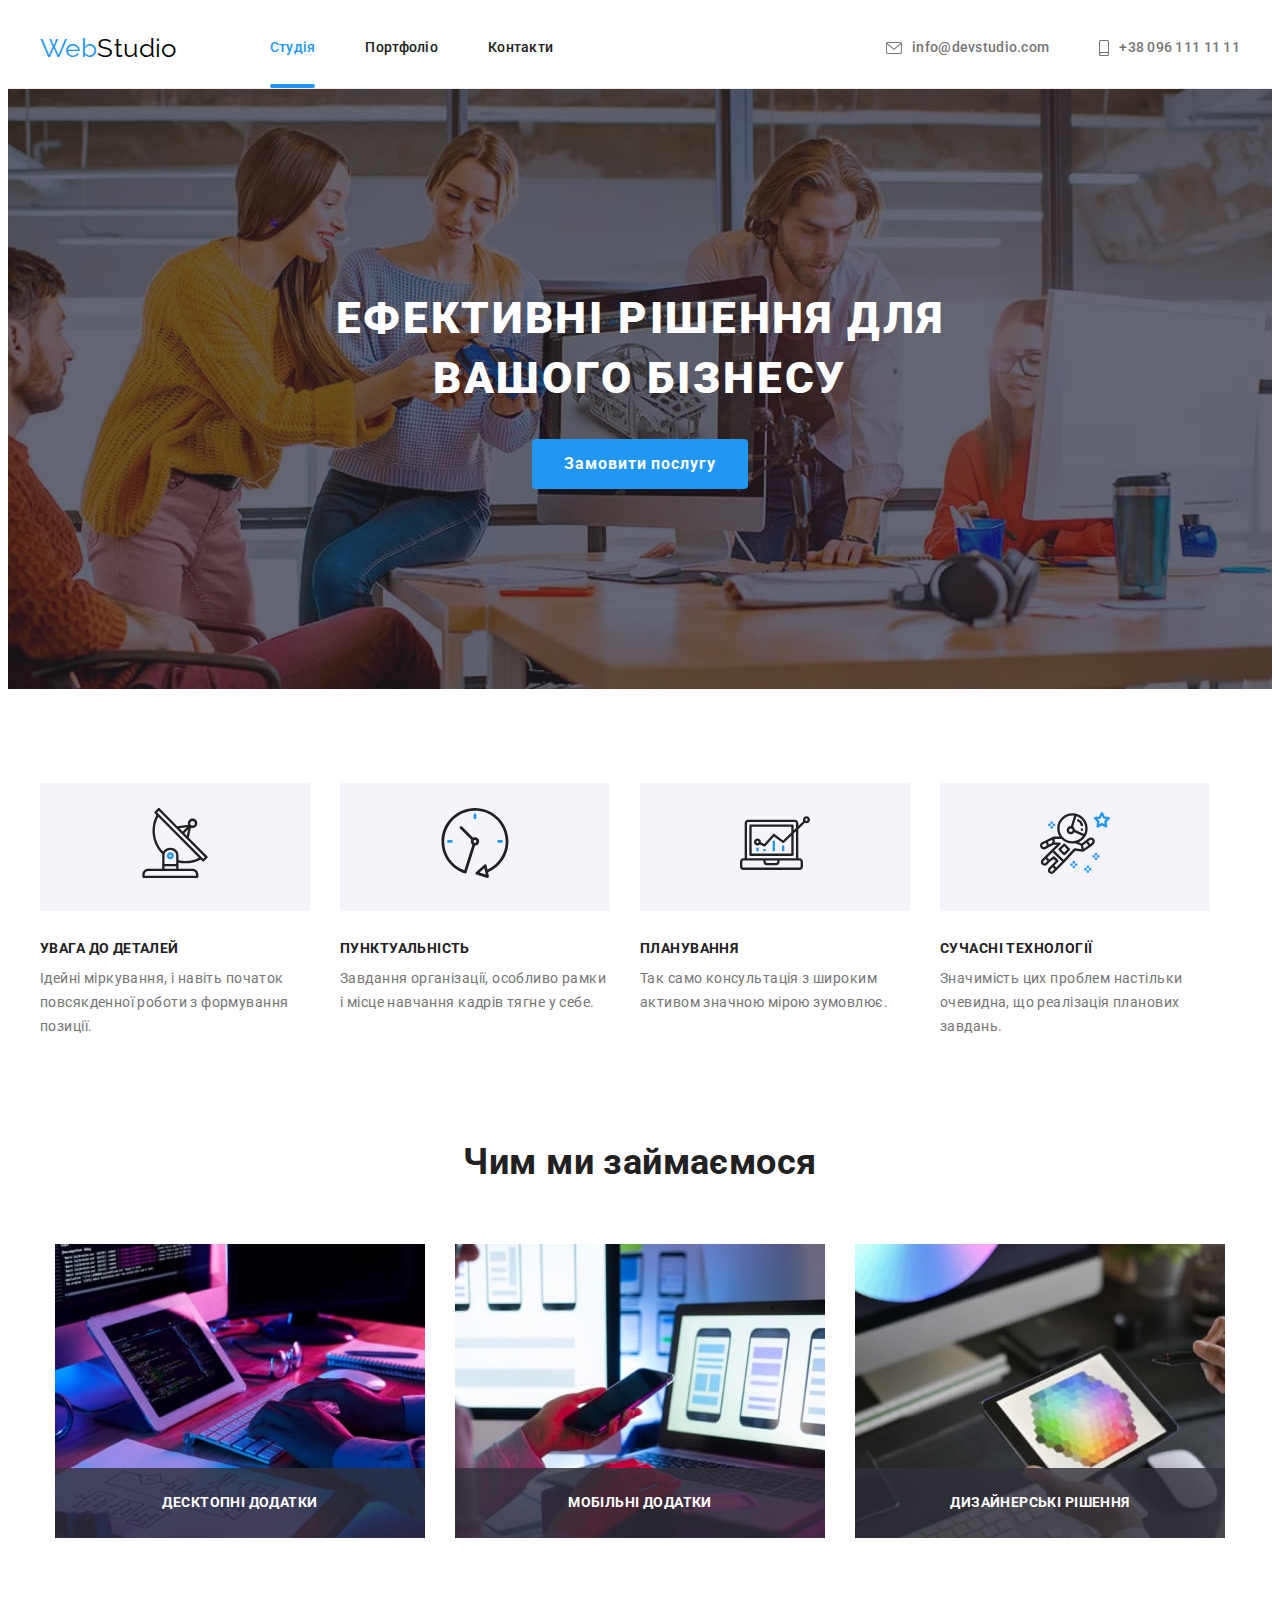
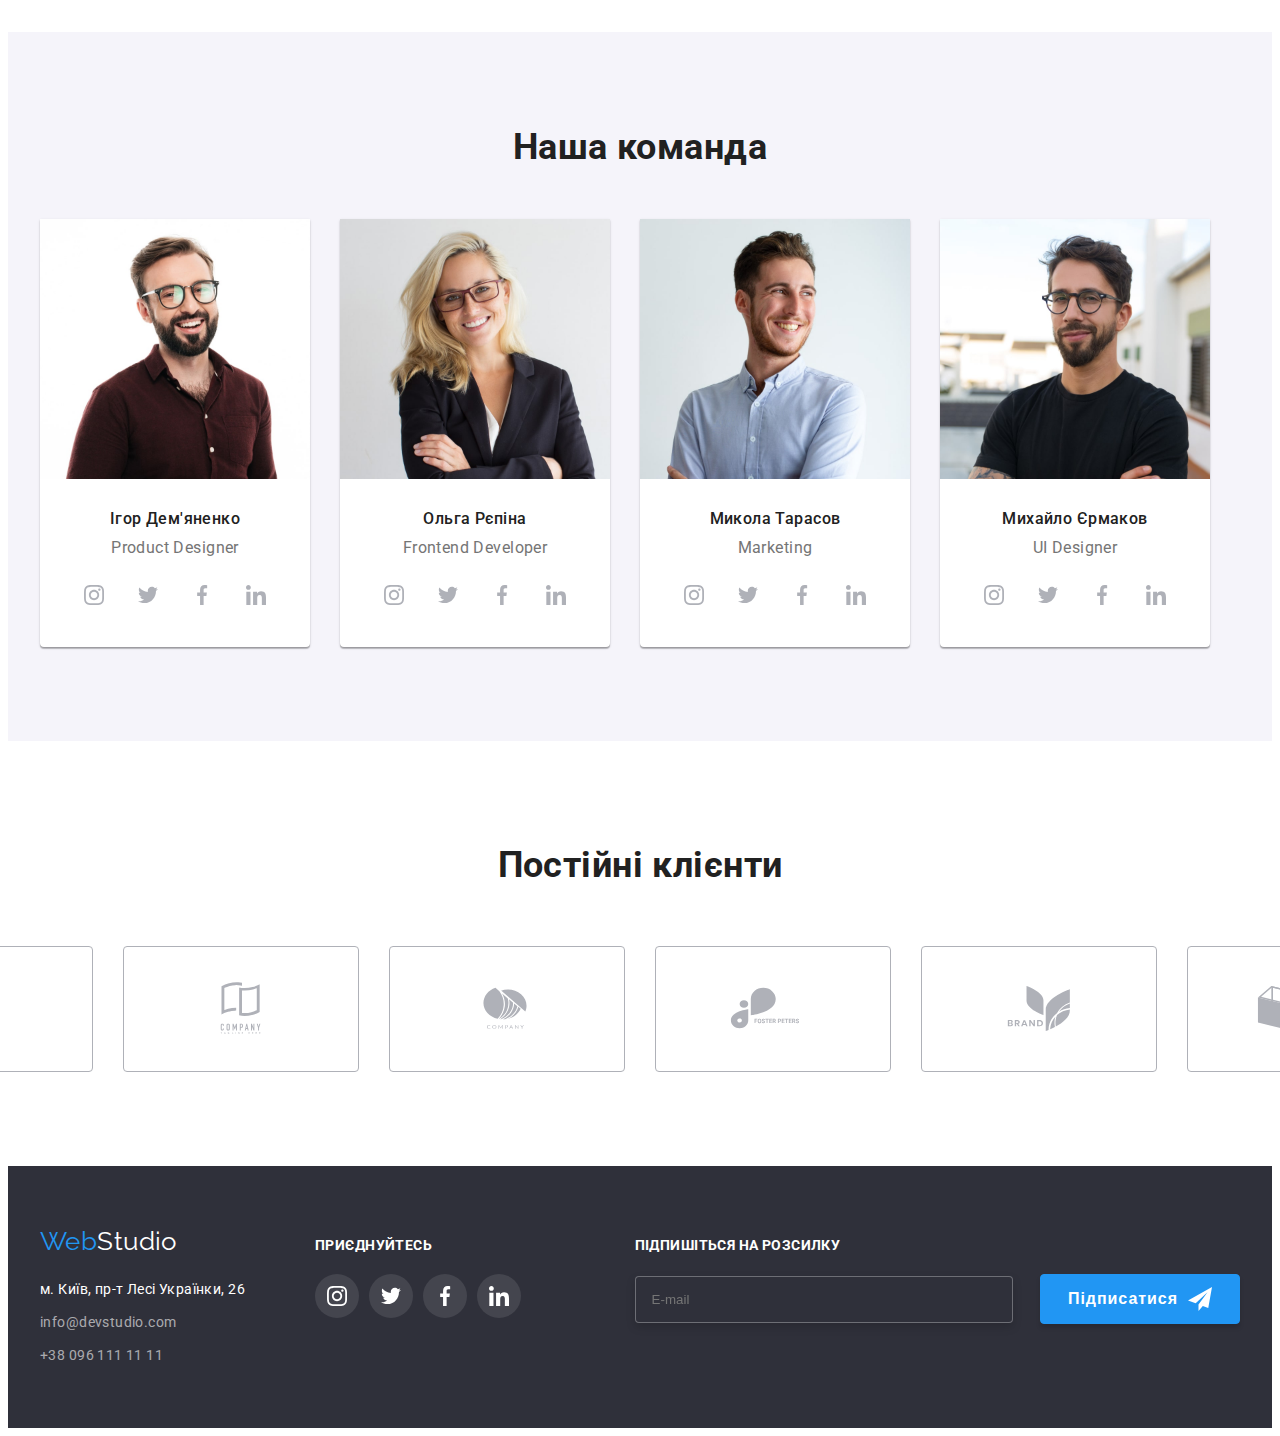
==== index.html @ bec2134c "стилізація форм" ====
<!DOCTYPE html>
<html lang="uk">
<head>
  <meta charset="UTF-8">
  <meta http-equiv="X-UA-Compatible" content="IE=edge">
  <meta name="viewport" content="width=device-width, initial-scale=1.0">
  <title>WebStudio</title>
  <!-- шрифти -->
  <link rel="stylesheet" href="https://fonts.googleapis.com/css2?family=Raleway:wght@700&family=Roboto:wght@400;500;700;900&display=swap">
<!-- нормалізатор -->
<link rel="stylesheet" href="https://cdnjs.cloudflare.com/ajax/libs/modern-normalize/1.1.0/modern-normalize.min.css" integrity="sha512-wpPYUAdjBVSE4KJnH1VR1HeZfpl1ub8YT/NKx4PuQ5NmX2tKuGu6U/JRp5y+Y8XG2tV+wKQpNHVUX03MfMFn9Q==" crossorigin="anonymous" referrerpolicy="no-referrer" />
  <!-- стилі -->
<link rel="stylesheet" href="./css/styles.css" />
</head>
<body>
  <!-- Шапка сайту -->
    <header class="line">
      <div class="container header">
        <a href="" lang="en" class="logo">Web<span class="logo-header">Studio</span></a>
      <nav> 
        <ul class="site-nav list">
          <li class="item"><a class="link current" href="./index.html" >Студія</a></li>
          <li class="item"><a class="link" href="./portfolio.html">Портфоліо</a></li>
          <li class="item"><a class="link " href="">Контакти</a></li>
        </ul>
      </nav>
      <ul class="contacts list">
        <li class="contact"><a class="link-contact" href="mailto:info@devstudio.com">
          <svg class="envelopep" width="16" height="12">
          <use href="./images/icons.svg#icon-envelopep"></use>
        </svg> info@devstudio.com</a></li>
        <li class="contact"> <a class="link-contact" href="tel:+380961111111">
          <svg class="smartphone" width="10" height="16">
          <use href="./images/icons.svg#icon-smartphone"></use>
        </svg>+38 096 111 11 11</a>
        </li>
      </ul>
      </div>   
  </header>
  <main>
    <!--герой-->
    <section class="hero">
      <div class="container">
      <h1 class="hero-title">Ефективні рішення для вашого бізнесу</h1>
      <button data-modal-open class="hero-button" type="button">Замовити послугу</button>
    </div>
    </section>
    <!--переваги-->
    <section class="section">
      <div class="container">
      <h2 class="visually-hidden">Переваги</h2>
      <ul class="benefits list">
        <li class="benefits-list">
          <div class="benefits-icon">
            <svg class="icon-antenna" width="70" height="70">
              <use href="./images/icons.svg#icon-antenna"></use>
            </svg>
          </div>
          <h3 class="title">УВАГА ДО ДЕТАЛЕЙ</h3>
          <p class="text">Ідейні міркування, і навіть початок повсякденної роботи з формування позиції.</p>
        </li>
        <li class="benefits-list">
          <div class="benefits-icon">
            <svg class="icon-clock" width="70" height="70">
              <use href="./images/icons.svg#icon-clock"></use>
            </svg>
          </div>
          <h3 class="title">ПУНКТУАЛЬНІСТЬ</h3>
          <p class="text">Завдання організації, особливо рамки і місце навчання кадрів тягне у себе.</p>
        </li>
        <li class="benefits-list">
          <div class="benefits-icon">
            <svg class="icon-diagram" width="70" height="70">
              <use href="./images/icons.svg#icon-diagram"></use>
            </svg>
          </div>
          <h3 class="title">ПЛАНУВАННЯ</h3>
          <p class="text">Так само консультація з широким активом значною мірою зумовлює.</p>
        </li>
        <li class="benefits-list">
          <div class="benefits-icon">
            <svg class="icon-astronaut" width="70" height="70">
              <use href="./images/icons.svg#icon-astronaut"></use>
            </svg>
          </div>
          <h3 class="title">СУЧАСНІ ТЕХНОЛОГІЇ</h3>
          <p class="text">Значимість цих проблем настільки очевидна, що реалізація планових завдань.</p>
        </li>
      </ul>
    </div>
    </section>
    <!--чим займаємось-->
    <section class="section no-padding">
      <div class="container">
        </div>
      <h2 class="section-title">Чим ми займаємося</h2>
      <ul class="work-list list">
        <li class="work">
          <div class="activity-thumb">
            <img  src="./images/work1.jpg" alt="робота1" width="370" height="294">
            <div class="activity-meta">
              <p class="activity-name">Десктопні додатки</p>
            </div>
          </div> 
        </li> 
        <li class="work">
          <div class="activity-thumb">
            <img  src="./images/work2.jpg" alt="робота2" width="370" height="294">
            <div class="activity-meta">
              <p class="activity-name">Мобільні додатки</p>
            </div>
          </div>
        </li>
        <li class="work">
          <div class="activity-thumb">
            <img  src="./images/work3.jpg" alt="робота3" width="370" height="294">
            <div class="activity-meta">
              <p class="activity-name">Дизайнерські рішення</p>
            </div>
          </div>
        </li>
      </ul>
    </div>
    </section>
    <!--співробітники-->
    <section class="section team">
      <div class="container">
      <h2 class="section-title">Наша команда</h2>
      <ul class="workers list">
        <li class="workers-job">
          <img  src="./images/worker1.jpg" alt="Ігор Дем'яненко" width="270" height="260">
          <div class="worker">
          <h3 class="title">Ігор Дем'яненко</h3>
          <p class="text" lang="en">Product Designer</p>
          <ul class="socials list">
            <li class="socials-item">
              <a
                class="socials-link link"
                href="https://instagram.com"
                target="_blank"
                rel="noopener noreferrer"
                aria-label="instagram icon"
              >
                <svg class="socials-icon" width="20" height="20">
                  <use href="./images/icons.svg#icon-instagram"></use>
                </svg>
              </a>
            </li>
            <li class="socials-item">
              <a
                class="socials-link link"
                href="https://twitter.com"
                aria-label="Twitter icon"
                target="_blank"
                rel="noopener noreferrer"
              >
                <svg class="socials-icon" width="20" height="20">
                  <use href="./images/icons.svg#icon-twitter"></use>
                </svg>
              </a>
            </li>
            <li class="socials-item">
              <a
                class="socials-link link"
                href="https://facebook.com"
                aria-label="Facebook icon"
                target="_blank"
                rel="noopener noreferrer"
              >
                <svg class="socials-icon" width="20" height="20">
                  <use href="./images/icons.svg#icon-facebook"></use>
                </svg>
              </a>
            </li>
            <li class="socials-item">
              <a
                class="socials-link link"
                href="https://linkedin.com"
                aria-label="LinkedIn icon"
                target="_blank"
                rel="noopener noreferrer"
              >
                <svg class="socials-icon" width="20" height="20">
                  <use href="./images/icons.svg#icon-linkedin"></use>
                </svg>
              </a>
            </li>
          </ul>
          </div>
        </li>
        <li class="workers-job">
          <img  src="./images/worker2.jpg" alt="Ольга Рєпіна" width="270" height="260">
          <div class="worker">
          <h3 class="title">Ольга Рєпіна</h3>
          <p class="text" lang="en">Frontend Developer</p>
          <ul class="socials list">
            <li class="socials-item">
              <a
                class="socials-link link"
                href="https://instagram.com"
                target="_blank"
                rel="noopener noreferrer"
                aria-label="instagram icon"
              >
                <svg class="socials-icon" width="20" height="20">
                  <use href="./images/icons.svg#icon-instagram"></use>
                </svg>
              </a>
            </li>
            <li class="socials-item">
              <a
                class="socials-link link"
                href="https://twitter.com"
                aria-label="Twitter icon"
                target="_blank"
                rel="noopener noreferrer"
              >
                <svg class="socials-icon" width="20" height="20">
                  <use href="./images/icons.svg#icon-twitter"></use>
                </svg>
              </a>
            </li>
            <li class="socials-item">
              <a
                class="socials-link link"
                href="https://facebook.com"
                aria-label="Facebook icon"
                target="_blank"
                rel="noopener noreferrer"
              >
                <svg class="socials-icon" width="20" height="20">
                  <use href="./images/icons.svg#icon-facebook"></use>
                </svg>
              </a>
            </li>
            <li class="socials-item">
              <a
                class="socials-link link"
                href="https://linkedin.com"
                aria-label="LinkedIn icon"
                target="_blank"
                rel="noopener noreferrer"
              >
                <svg class="socials-icon" width="20" height="20">
                  <use href="./images/icons.svg#icon-linkedin"></use>
                </svg>
              </a>
            </li>
          </ul>
        </div>
        </li>
        <li class="workers-job">
          <img  src="./images/worker3.jpg" alt="Микола Тарасов" width="270" height="260">
          <div class="worker">
          <h3 class="title">Микола Тарасов</h3>
          <p class="text" lang="en">Marketing</p>
          <ul class="socials list">
            <li class="socials-item">
              <a
                class="socials-link link"
                href="https://instagram.com"
                target="_blank"
                rel="noopener noreferrer"
                aria-label="instagram icon"
              >
                <svg class="socials-icon" width="20" height="20">
                  <use href="./images/icons.svg#icon-instagram"></use>
                </svg>
              </a>
            </li>
            <li class="socials-item">
              <a
                class="socials-link link"
                href="https://twitter.com"
                aria-label="Twitter icon"
                target="_blank"
                rel="noopener noreferrer"
              >
                <svg class="socials-icon" width="20" height="20">
                  <use href="./images/icons.svg#icon-twitter"></use>
                </svg>
              </a>
            </li>
            <li class="socials-item">
              <a
                class="socials-link link"
                href="https://facebook.com"
                aria-label="Facebook icon"
                target="_blank"
                rel="noopener noreferrer"
              >
                <svg class="socials-icon" width="20" height="20">
                  <use href="./images/icons.svg#icon-facebook"></use>
                </svg>
              </a>
            </li>
            <li class="socials-item">
              <a
                class="socials-link link"
                href="https://linkedin.com"
                aria-label="LinkedIn icon"
                target="_blank"
                rel="noopener noreferrer"
              >
                <svg class="socials-icon" width="20" height="20">
                  <use href="./images/icons.svg#icon-linkedin"></use>
                </svg>
              </a>
            </li>
          </ul>
        </div>
        </li>
        <li class="workers-job">
          <img  src="./images/worker4.jpg" alt="Михайло Єрмаков" width="270" height="260">
          <div class="worker">
          <h3 class="title">Михайло Єрмаков</h3>
          <p class="text" lang="en">UI Designer</p>
          <ul class="socials list">
            <li class="socials-item">
              <a
                class="socials-link link"
                href="https://instagram.com"
                target="_blank"
                rel="noopener noreferrer"
                aria-label="instagram icon"
              >
                <svg class="socials-icon" width="20" height="20">
                  <use href="./images/icons.svg#icon-instagram"></use>
                </svg>
              </a>
            </li>
            <li class="socials-item">
              <a
                class="socials-link link"
                href="https://twitter.com"
                aria-label="Twitter icon"
                target="_blank"
                rel="noopener noreferrer"
              >
                <svg class="socials-icon" width="20" height="20">
                  <use href="./images/icons.svg#icon-twitter"></use>
                </svg>
              </a>
            </li>
            <li class="socials-item">
              <a
                class="socials-link link"
                href="https://facebook.com"
                aria-label="Facebook icon"
                target="_blank"
                rel="noopener noreferrer"
              >
                <svg class="socials-icon" width="20" height="20">
                  <use href="./images/icons.svg#icon-facebook"></use>
                </svg>
              </a>
            </li>
            <li class="socials-item">
              <a
                class="socials-link link"
                href="https://linkedin.com"
                aria-label="LinkedIn icon"
                target="_blank"
                rel="noopener noreferrer"
              >
                <svg class="socials-icon" width="20" height="20">
                  <use href="./images/icons.svg#icon-linkedin"></use>
                </svg>
              </a>
            </li>
          </ul>
        </div>
        </li>
      </ul>
    </div>
    </section>
    <!-- клієнти -->
    <section class="section">
      <div class="container">
        <h2 class="section-title">Постійні клієнти</h2> 
        <ul class="clients list">
          <li class="clients-logo">
            <a class="client link"
                href=""
                target="_blank"
                rel="noopener noreferrer" >
                <svg class="client-icon" width="106" height="60">
                  <use href="./images/icons.svg#icon-logo1"></use>
                </svg></a></li>
          <li class="clients-logo">
            <a class="client link"
                href=""
                target="_blank"
                rel="noopener noreferrer" >
                <svg class="client-icon" width="106" height="60">
                  <use href="./images/icons.svg#icon-logo2"></use>
                </svg></a></li>
          <li class="clients-logo">
            <a class="client link"
                href=""
                target="_blank"
                rel="noopener noreferrer" >
                <svg class="client-icon" width="106" height="60">
                  <use href="./images/icons.svg#icon-logo3"></use>
                </svg></a></li>
          <li class="clients-logo">
            <a class="client link"
                href=""
                target="_blank"
                rel="noopener noreferrer" >
                <svg class="client-icon" width="106" height="60">
                  <use href="./images/icons.svg#icon-logo4"></use>
                </svg></a></li>
          <li class="clients-logo">
            <a class="client link"
                href=""
                target="_blank"
                rel="noopener noreferrer">
                <svg class="client-icon" width="106" height="60">
                  <use href="./images/icons.svg#icon-logo5"></use>
                </svg></a></li>
          <li class="clients-logo">
            <a class="socials-link link"
                href=""
                target="_blank"
                rel="noopener noreferrer" >
                <svg class="client-icon" width="106" height="60">
                  <use href="./images/icons.svg#icon-logo6"></use>
                </svg></a></li>
        </ul>
      </div>
    </section>
  </main>
  <footer class="footer list">
    <div class="container">
      <div class="inform">
        <div class="footer-contacts">
          <a href="" lang="en" class="logo">Web<span class="logo-footer">Studio</span></a>
          <address>
            <p class="address">м. Київ, пр-т Лесі Українки, 26</p>
            <ul class="footer-address list">
              <li class="mailto"><a href="mailto:info@devstudio.com">info@devstudio.com</a></li>
              <li> <a href="tel:+380961111111">+38 096 111 11 11</a></li>
            </ul>
          </address>
        </div>
          <div class="networks">
          <p class="footer-join title">ПРИЄДНУЙТЕСЬ</p>
          <ul class="socials list">
            <li class="socials-item">
              <a
                class="socials-link f link"
                href="https://instagram.com"
                target="_blank"
                rel="noopener noreferrer"
                aria-label="instagram icon"
              >
                <svg class="socials-icon network" width="20" height="20">
                  <use href="./images/icons.svg#icon-instagram"></use>
                </svg>
              </a>
            </li>
            <li class="socials-item">
              <a
                class="socials-link f link"
                href="https://twitter.com"
                aria-label="Twitter icon"
                target="_blank"
                rel="noopener noreferrer"
              >
                <svg class="socials-icon network" width="20" height="20">
                  <use href="./images/icons.svg#icon-twitter"></use>
                </svg>
              </a>
            </li>
            <li class="socials-item">
              <a
                class="socials-link f link"
                href="https://facebook.com"
                aria-label="Facebook icon"
                target="_blank"
                rel="noopener noreferrer"
              >
                <svg class="socials-icon network" width="20" height="20">
                  <use href="./images/icons.svg#icon-facebook"></use>
                </svg>
              </a>
            </li>
            <li class="socials-item">
              <a
                class="socials-link f link"
                href="https://linkedin.com"
                aria-label="LinkedIn icon"
                target="_blank"
                rel="noopener noreferrer"
              >
                <svg class="socials-icon network" width="20" height="20">
                  <use href="./images/icons.svg#icon-linkedin"></use>
                </svg>
              </a>
            </li>
          </ul>
        </div>
      </div>
  <div class="form newsletters">
    <p class="footer-join title">ПІДПИШІТЬСЯ НА РОЗСИЛКУ</p>
    <div class="newsletter-wrapper">
      <label class="footer-email-label">
        <input type="email" class="footer-input" name="email"  placeholder="E-mail">
      </label>
      <button type="submit" class="button subscribe-button">
        Підписатися
        <svg class="subscribe-icon" width="24" height="24">
          <use href="./images/icons.svg#icon-send"></use>
        </svg>
      </button>
</div>
  </div>
  </div>
  </footer> 
  <div  data-modal class="backdrop is-hidden">
    <div  class="modal">
      <button data-modal-close type="button" class="button modal-close">
        <svg class="close-icon" width="18" height="18">
          <use href="./images/icons.svg#icon-close"></use>
        </svg>
      </button>
      <form class="form" name="modal_form" autocomplete="on" novalidate>
        <!-- <div role="group"></div> -->
        <!-- autofocus autocomplete="off" -->
        <p class="contact-details-head">Залиште свої дані, ми вам передзвонимо</p>
        
        <div class="modal-form-group" role="group">

        <div class="form-field">
        <label  class="form-label">
          Ім'я
          <input type="text" class="form-input" name="name" placeholder=" ">
          <svg class="icons-of-modal" width="18" height="18">
            <use href="./images/icons.svg#icon-person"></use>
          </svg>
        </label>
        </div>

        <div class="form-field">
        <label class="form-label">
          Телефон
          <input type="tel" class="form-input" name="tel" placeholder=" ">
          <svg class="icons-of-modal" width="18" height="18">
            <use href="./images/icons.svg#icon-phone"></use>
          </svg>
        </label>
        </div>

        <div class="form-field">
        <label class="form-label">
          Пошта
          <input type="email" class="form-input" name="email" placeholder=" ">
          <svg class="icons-of-modal" width="18" height="18">
            <use href="./images/icons.svg#icon-email"></use>
          </svg>
        </label>
        </div>

        <div class="form-field for-comment">
        <label class="form-label">
          Коментар
          <textarea name="polisy" class="form-input textarea" rows="8" checked placeholder="Введіть текст"></textarea>
        </label>
        </div>
    </div>

        <div class="form-field">
        <label  class="form-label check ">
          <input type="checkbox" class="checkbox"  name="agreement" value="agreement">
          <span  class="checkbox-icon"></span>
          Погоджуюся з розсилкою та приймаю  
          <a href="" class="link contract">Умови договору</a>
        </label>
      </div>

        <div class="form-field">
        <button type="submit" class="modal-submit button">Відправити</button>
      </div>
      </form>
    </div>
  </div>
  <script src="./js/modal.js"></script>
</body>
</html>
---- css/styles.css ----
:root {
  --primary-text-color: #212121;
  --title-text-color: #757575;
  --accent-color: #2196F3;
  --second-text-color: #FFFFFF;
  --primary-background-color: #FFFFFF;
  --accent-background-color: #2F303A;
  --second-background-color: #F5F4FA;
  --hero-background-color: #C4C4C4;

  --activity-meta-color: rgba(47, 48, 58, 0.8);
  --product-overlay-color: rgba(33, 150, 243, 0.9);

  --timing-function: cubic-bezier(0.4, 0, 0.2, 1);
}
body {
  background-color: var(--primary-background-color);
  color: var(--primary-text-color);
  font-family: Roboto, sans-serif;
font-size: 14px;
line-height: 1.71;
  letter-spacing: 0.03em;
}
h1, h2, h3, p {
  padding: 0;
  margin: 0;
}
.list {
  list-style: none;
  padding: 0;
  margin: 0;
}
.link {
  text-decoration: none;
  color: currentColor;
}
.container {
  width: 1200px;
  padding-left: 15px;
  padding-right: 15px;
  margin: 0 auto;
}
img {
  display: block;
  max-width: 100%;
  height: auto;
}
/* шапка сайту */
.line {
  border-bottom: 1px solid #ECECEC;
  box-shadow: rgba(0, 0, 0, 0.25);
}
.header {
  display: flex;
  align-items: center; 
}
.logo {
color: var(--accent-color);
text-decoration: none;
font-family: 'Raleway';
font-size: 26px;
line-height: 1.19;
}
.logo-header {
  color: #000000;
  padding-top: 24px;
  padding-bottom: 25px;
}
/* навігація */

.site-nav {
  display: flex;
  margin-left: 93px;
}
.site-nav .item + .item {
  margin-left: 50px;
}
.site-nav .link {
  position: relative;

  display: block;
  padding-top: 32px;
  padding-bottom: 32px;

  color: var(--primary-text-color);
  font-weight: 500;
  line-height: 1.14;
  letter-spacing: 0.02em;

  transition: color 250ms var(--timing-function);
}
.site-nav .link.current::after {
  display: block;
  content: '';
  position: absolute;
  width: 100%;
  height: 4px;
  background-color: var(--accent-color);
  left: 0;
  bottom: 0;
  border-radius: 2px;
  /* opacity: 0; */
  animation: show 250ms var(--timing-function);
  animation-fill-mode: forwards;
}
.site-nav link.current:hover::after{
  opacity: 1;
}
/* .site-nav .link.current {
  color: var(--accent-color);
} */

.contacts {
  display: flex;
  margin-left: auto;
  align-items: center;
}

.contacts .contact + .contact {
  margin-left: 50px;
}
.contacts a {
  display: block;
padding-top: 32px;
padding-bottom: 32px;

  color: var(--title-text-color);
  text-decoration: none;
font-weight: 500;
line-height: 1.14;
letter-spacing: 0.02em;

transition: color 250ms var(--timing-function);
}
/* .contacts a:hover,
.contacts a:focus {
  color: var(--accent-color);
} */
.site-nav .link:hover, 
.site-nav .link:focus,
.site-nav .link.current,
.contacts a:hover,
.contacts a:focus {
  color: var(--accent-color);
  
}
.contacts .link-contact {
  display: inline-flex;
    align-items: center;

    transition: color 250ms var(--timing-function);
}

.envelopep {
  fill: currentColor;
  margin-right: 10px;
}
.smartphone {
  fill: currentColor;
  margin-right: 10px;
}

/* герой */
.section {
  padding: 94px 0;
}
.section.no-padding {
padding-top: 0;
}
.hero {
  max-width: 1600px;
  background-color: var(--hero-background-color);
  background-image: linear-gradient(to right, rgba(47, 48, 58, 0.4), 
  rgba(47, 48, 58, 0.4)),
  url(../images/hero.jpg);
  background-repeat: no-repeat;
  background-position: center;
  background-size: cover;

  margin: auto;
  text-align: center;
  padding-top: 200px;
  padding-bottom: 200px;

  
}
.hero-title {
margin-left: auto;
margin-right: auto;
width: 696px;

  text-align: center;
  color: #FFFFFF;
  font-weight: 900;
font-size: 44px;
line-height: 1.36;
letter-spacing: 0.06em;
text-transform: uppercase;
margin-bottom: 30px;
}
.hero-button {
  color: var(--second-text-color);
  background-color: var(--accent-color);
  cursor: pointer;
  font-family: inherit;
  font-weight: 700;
font-size: 16px;
line-height: 1.88;
letter-spacing: 0.06em;
text-align: center;
min-width: 216px;;
border-radius: 4px;
padding: 10px 32px;
border: 0 solid transparent;

transition: background-color 250ms var(--timing-function),
color 250ms var(--timing-function);
}
.hero-button:hover,
.hero-button:focus {
  color: var(--primary-text-color);
  background-color: var(--second-background-color);
}

/* модальне вікно */

.backdrop {
  position: fixed;
  top: 0;
  left:0;
  width: 100%;
  height: 100%;
  
  background-color: rgba(0, 0, 0, 0.25);

  transition: opacity 250ms var(--timing-function),
  visibility 250ms var(--timing-function);
}
.backdrop.is-hidden {
  opacity: 0;
  pointer-events: none;
  visibility: hidden;
}

.modal {
  position: absolute;
  top: 50%;
  left: 50%;

  min-width: 528px;
  min-height: 581px;
  padding: 40px;

  background-color: var(--primary-background-color);
  transform: translate(-50%, -50%) scale(1);
  transition: transform 250ms var(--timing-function);
}
.backdrop.is-hidden .modal{
  transform: translate(-50%, -50%) scale(1.1);
}

.modal-close {
  display: flex;
  align-items: center;
  justify-content: center;
  position: absolute;
  top: 0;
  right: 0;
  width: 30px;
  height: 30px;
  margin-right: 8px;
  margin-top: 8px;
  border-radius: 50%;
  color: black;
  background-color: var(--primary-background-color);
  border: 1px solid rgba(0, 0, 0, 0.1);
  cursor: pointer;
}
.modal-close:hover .close-icon {
  fill: var(--accent-color);
}
.contact-details-head {
font-weight: 700;
font-size: 20px;
line-height: 1.15;
text-align: center;
letter-spacing: 0.03em;
color: var(--primary-text-color);
margin-bottom: 12px;
}
/* оформлення форми модального вікна*/
.modal .form {
  width: 448px;
  margin-left: auto;
  margin-right: auto;
}
.modal-form-group .form-field {
  width: 100%;
  height: 58px;
  position: relative;
  margin-bottom: 10px;
}
.form-field.for-comment {
  margin: 0px;
  height: 162px;
}
 .form-label{
  font-size: 12px;
  line-height: 1.71;
  letter-spacing: 0.01em;
  /* margin-bottom: 4px; */
  color: var(--title-text-color);
} 
.form-input {
  position: relative;
  border: 1px solid rgba(33, 33, 33, 0.2);
border-radius: 4px;
width: 448px;
padding-top: 11px;
padding-right: auto;
padding-bottom: 11px;
padding-left: 42px; 
cursor: pointer;
}
.form-input:hover,
.form-input:focus,
.form-input:focus-visible{
  border-color: var(--accent-color);
}


.textarea {
  resize: none;
  padding: 12px 16px;
}
.icons-of-modal {
  pointer-events: none;
  display: inline-block;
  position: absolute;
  top: calc(50%);
  left: 12px;
  transform: translateY(0, -50%);
  transition: transform 250ms cubic-bezier(0.4, 0, 0.2, 1), fill 250ms cubic-bezier(0.4, 0, 0.2, 1);
}
.checkbox {
  position: absolute;
  white-space: nowrap;
  width: 1px;
  height: 1px;
  overflow: hidden;
  border: 0;
  padding: 0;
  clip: rect(0 0 0 0);
  clip-path: inset(50%);
  margin: -1px;
}
.check {
  display: flex;
  align-items: center;
  /* outline: 1px solid tomato; */
  font-size: 14px;
  letter-spacing: 0.03em;
  margin-top: 20px; 
  margin-bottom: 30px;
}
.checkbox-icon {
  display: inline-block;
  width: 16px;
  height: 15px;
  border: 1px solid var(--primary-text-color);
  border-radius: 4px;
  margin-right: 7px;
}

.checkbox:checked + .checkbox-icon {
  background-color: #2196F3;
  border-color: #2196F3;
  background-image: url(../images/vector.svg);
  background-repeat: no-repeat;
  background-position: center;
  background-size: contain;
  background-origin: border-box;
}

.contract {
  text-decoration-line: underline;
  color: var(--accent-color);
  margin-left: 7px;
}
.modal-submit {
  /* position: absolute; */
  display: block;
  margin: 0 auto;
  min-width: 200px;
  height: 50px;
  font-weight: 700;
  font-size: 16px;
  line-height: 1.88;
  letter-spacing: 0.06em;
  color: var(--second-text-color);
  background: var(--accent-color);
  border-radius: 4px;
  border: 0 solid transparent;
  cursor: pointer;

  transition: filter 250ms var(--timing-function);
}
.modal-submit:hover,
.modal-submit:focus {
  background: #188CE8;
  filter: drop-shadow(0px 4px 4px rgba(0, 0, 0, 0.25)) drop-shadow(0px 4px 4px rgba(0, 0, 0, 0.25));
}
/* переваги */
.visually-hidden{
  position: absolute;
  white-space: nowrap;
  width: 1px;
  height: 1px;
  overflow: hidden;
  border: 0;
  padding: 0;
  clip: rect(0 0 0 0);
  clip-path: inset(50%);
  margin: -1px;
}
.section-title {
  color: var(--primary-text-color);
font-size: 36px;
text-align: center;
margin-bottom: 50px;
}
.benefits {
  display: flex;
  flex-wrap: wrap;
} 
.benefits-list {
  width: 270px;
}
.benefits .benefits-list + .benefits-list{
  margin-left: 30px;
}
.benefits .title {
  color: var(--primary-text-color);
  font-size: 14px;
  line-height: 1.14;
  margin-bottom: 10px;
}
.benefits .text {
color: var(--title-text-color);
}
.benefits-icon {
  background-color: var(--second-background-color);
  padding: 25px 100px;
  margin-bottom: 30px;
}

/* чим займаємось */
.work-list {
  display: flex;
  flex-wrap: wrap;
  justify-content: center;
}
.work-list .work:not(:last-child) {
  margin-right: 30px;
}

.activity-thumb  {
  position: relative;
}
.activity-meta {
  position: absolute;
  bottom: 0;
  left: 0;
  background-color: var(--activity-meta-color);
  width: 100%;
  height: 70px;
}
.activity-name {
  position: absolute;
  font-weight: 700;
  font-size: 14px;
  line-height: 1.14;
  text-align: center;
  letter-spacing: 0.03em;
  text-transform: uppercase;
  color: var(--second-text-color);
  top: 50%;
  left: 50%;
  transform: translate(-50%, -50%);
}
/* співробітники */

.team {
  background-color: var(--second-background-color);
  text-align: center;
  font-size: 16px;
  line-height: 1.19;
}
.workers {
  display: flex;
  flex-wrap: wrap;
}
.workers-job {
background-color: var(--primary-background-color);
width: 270px;
box-shadow: 0px 1px 3px rgba(0, 0, 0, 0.12), 0px 1px 1px rgba(0, 0, 0, 0.14), 0px 2px 1px rgba(0, 0, 0, 0.2);
border-radius: 0px 0px 4px 4px;
}
.workers-job:not(:last-child) {
  margin-right: 30px;
}
.workers .worker {
padding-top: 30px;
padding-bottom: 30px;
}
.workers .title {
  color: var(--primary-text-color);
  font-weight: 500;
  font-size: 16px;
  margin-bottom: 10px;
}
.workers .text {
  color: var(--title-text-color);
}

.socials {
  display: flex;
  justify-content: center;
  align-items: center;
  gap: 10px;
  margin-top: 16px;
}

.socials-link {
  display: flex;
  justify-content: center;
  align-items: center;
  width: 44px;
  height: 44px;
  border-radius: 50%;
  background-color: var(--primary-background-color);
  color: #AFB1B8;

  transition: background-color 250ms var(--timing-function),
color 250ms var(--timing-function);
}

.socials-link:hover,
.socials-link:focus {
  background-color: var(--accent-color);
  color: var(--primary-background-color);
}

.socials-icon {
  fill: currentColor;
}

/* постійні клієнти */
.clients  {
  display: flex;
  justify-content: center;
  align-items: center;
  gap: 30px;
  margin-top: 50px;
  cursor: pointer;
}

.clients .link {
  display: flex;
  justify-content: center;
  align-items: center;
  padding: 16px 32px;
width: 170px;
height: 92px;
border: 1px solid #AFB1B8;
border-radius: 4px;
  background-color: var(--primary-background-color);
  color: #AFB1B8;

  transition: background-color 250ms var(--timing-function),
color 250ms var(--timing-function);
}

.clients .link:hover,
.clients .link:focus {
  color: var(--accent-color);
  border: 1px solid var(--accent-color);
}
.clients .link {
  fill: currentColor;
}
/* портфоліо */
.auth-nav {
  display: flex;
  align-items: center;
  margin-bottom: 50px;
  justify-content: center;
}
.auth-nav  .nav + .nav {
  margin-left: 8px;
}
.button-portfolio {
  color: var(--primary-text-color);
  background-color: var(--second-background-color);
  cursor: pointer;
  font-family: inherit;
font-weight: 500;
font-size: 16px;
line-height: 1.62;
letter-spacing: 0.03em;
text-align: center;
min-width: 73px;;
border-radius: 4px;
padding: 6px 22px;
border: 0 solid transparent;

transition: background-color 250ms var(--timing-function),
color 250ms var(--timing-function),
box-shadow 250ms var(--timing-function);
}
.button-portfolio:hover, 
.button-portfolio:focus {
  color: var(--second-text-color);
  background-color: var(--accent-color);
  box-shadow: 0px 3px 1px rgba(0, 0, 0, 0.1), 0px 1px 2px rgba(0, 0, 0, 0.08), 0px 2px 2px rgba(0, 0, 0, 0.12);
border-radius: 4px;
}
/* блок прикладів робіт */
.example {
  display: flex;
  flex-wrap: wrap;
  text-align: left;
}
.example-job {
  width: 370px;
  background-color: var(--primary-background-color);
  border: 1px solid #EEEEEE;
  transition: box-shadow 250ms var(--timing-function); 
}
.example-job .link {
  text-decoration: none; 
}
.example-job:hover,
.example-job:focus {
  box-shadow: 0px 1px 1px rgba(0, 0, 0, 0.12), 0px 4px 4px rgba(0, 0, 0, 0.06), 1px 4px 6px rgba(0, 0, 0, 0.16); 
}
.link .content {
padding: 20px 24px;
}
.example-job:not(:nth-child(3n)) {
  margin-right: 30px;
}
.example-job:not(:nth-last-child(-n + 3)) {
  margin-bottom: 30px;
}
.link .title {
  color: var(--primary-text-color);
font-size: 18px;
line-height: 2;
letter-spacing: 0.06em;
margin-bottom: 4px;
}
.content .text {
font-size: 16px;
line-height: 1.88;
color: var(--title-text-color);
}

.product-thumb {
  position: relative;
  width: 370px;
  height: 294px;
  overflow: hidden;
}
.product-overlay {
  position: absolute;
  top: 0;
  left: 0;
  width: 100%;
  height: 100%;
  color: var(--second-text-color);
  background-color: var(--product-overlay-color);

  transform: translateY(100%);
  opacity: 0;
  transition: background-color 250ms var(--timing-function),
  transform 250ms var(--timing-function),
    opacity 250ms var(--timing-function);
}
.example-job .link:hover .product-overlay{
  transform: translateY(0);
  opacity: 1;
}
.product-meta {
  position: absolute;
  top: 50%;
  left: 50%;
  width: 322px;
  font-size: 18px;
  line-height: 1.56;
  letter-spacing: 0.03em;
  transform: translate(-50%, -50%);
}

/* футер */
.footer {
  display: block;
  background-color: var(--accent-background-color);
  padding-top: 60px;
  padding-bottom: 60px;
}
.footer .container {
  display: flex;
  align-items: baseline;
  justify-content: space-between;
}
.container .inform {
  display: flex;
  align-items: baseline;
}
.logo-footer {
  color: var(--second-text-color);
  text-decoration: none;
}
.address {
  color: var(--second-text-color);
  font-style: normal;
  line-height: 1.71;
  margin-top: 20px ;
  margin-bottom: 9px;
}

.footer-address a {
  color: rgba(255, 255, 255, 0.6);
  text-decoration: none;
  font-style: normal;
  line-height: 1.71;

  transition: background-color 250ms var(--timing-function),
  color 250ms var(--timing-function);
}
.footer-address .mailto {
  margin-bottom: 9px;
}
.footer-address a:hover,
.footer-address a:focus {
  color: var(--accent-color);
}

.footer-contacts {
  margin-right: 70px;
}
.footer-join {
  font-weight: 700;
  font-size: 14px;
  line-height: 1.14;
  letter-spacing: 0.03em;
  text-transform: uppercase;
  color: var(--second-text-color);
  margin-bottom: 20px;
}

.socials .f {
  color: var(--second-text-color);
  background: rgba(255, 255, 255, 0.1);
} 
.socials .link:focus, 
.socials .link:hover {
    color: var(--second-text-color);
    background-color:var(--accent-color);
}
.socials .f {
fill: currentColor;
} 

.footer-input {
  width: 358px;
  /* height: 48px; */
  background-color: var(--accent-background-color);
  border: 1px solid rgba(255, 255, 255, 0.3);
filter: drop-shadow(0px 4px 4px rgba(0, 0, 0, 0.15));
border-radius: 4px;
padding-top: 15px;
padding-right: auto;
padding-bottom: 15px;
padding-left: 16px;
 margin-right: 12px;
}

.subscribe-button {
  display: block;
  font-weight: 700;
  font-size: 16px;
  line-height: 1.88;
  padding-top: 10px;
  padding-bottom: 10px;
  margin-left: 12px;
  display: inline-flex;
  align-items: center;
  justify-content: center;
  text-align: center;
  letter-spacing: 0.06em;
  min-width: 200px;
  height: 50px;
  color: var(--second-text-color);
  background: var(--accent-color);
  box-shadow: 0px 4px 4px rgba(0, 0, 0, 0.15);
  border-radius: 4px;
  border: 1px solid var(--accent-color);
}
.subscribe-icon {
fill: var(--primary-background-color);
  margin-left: 10px;
}
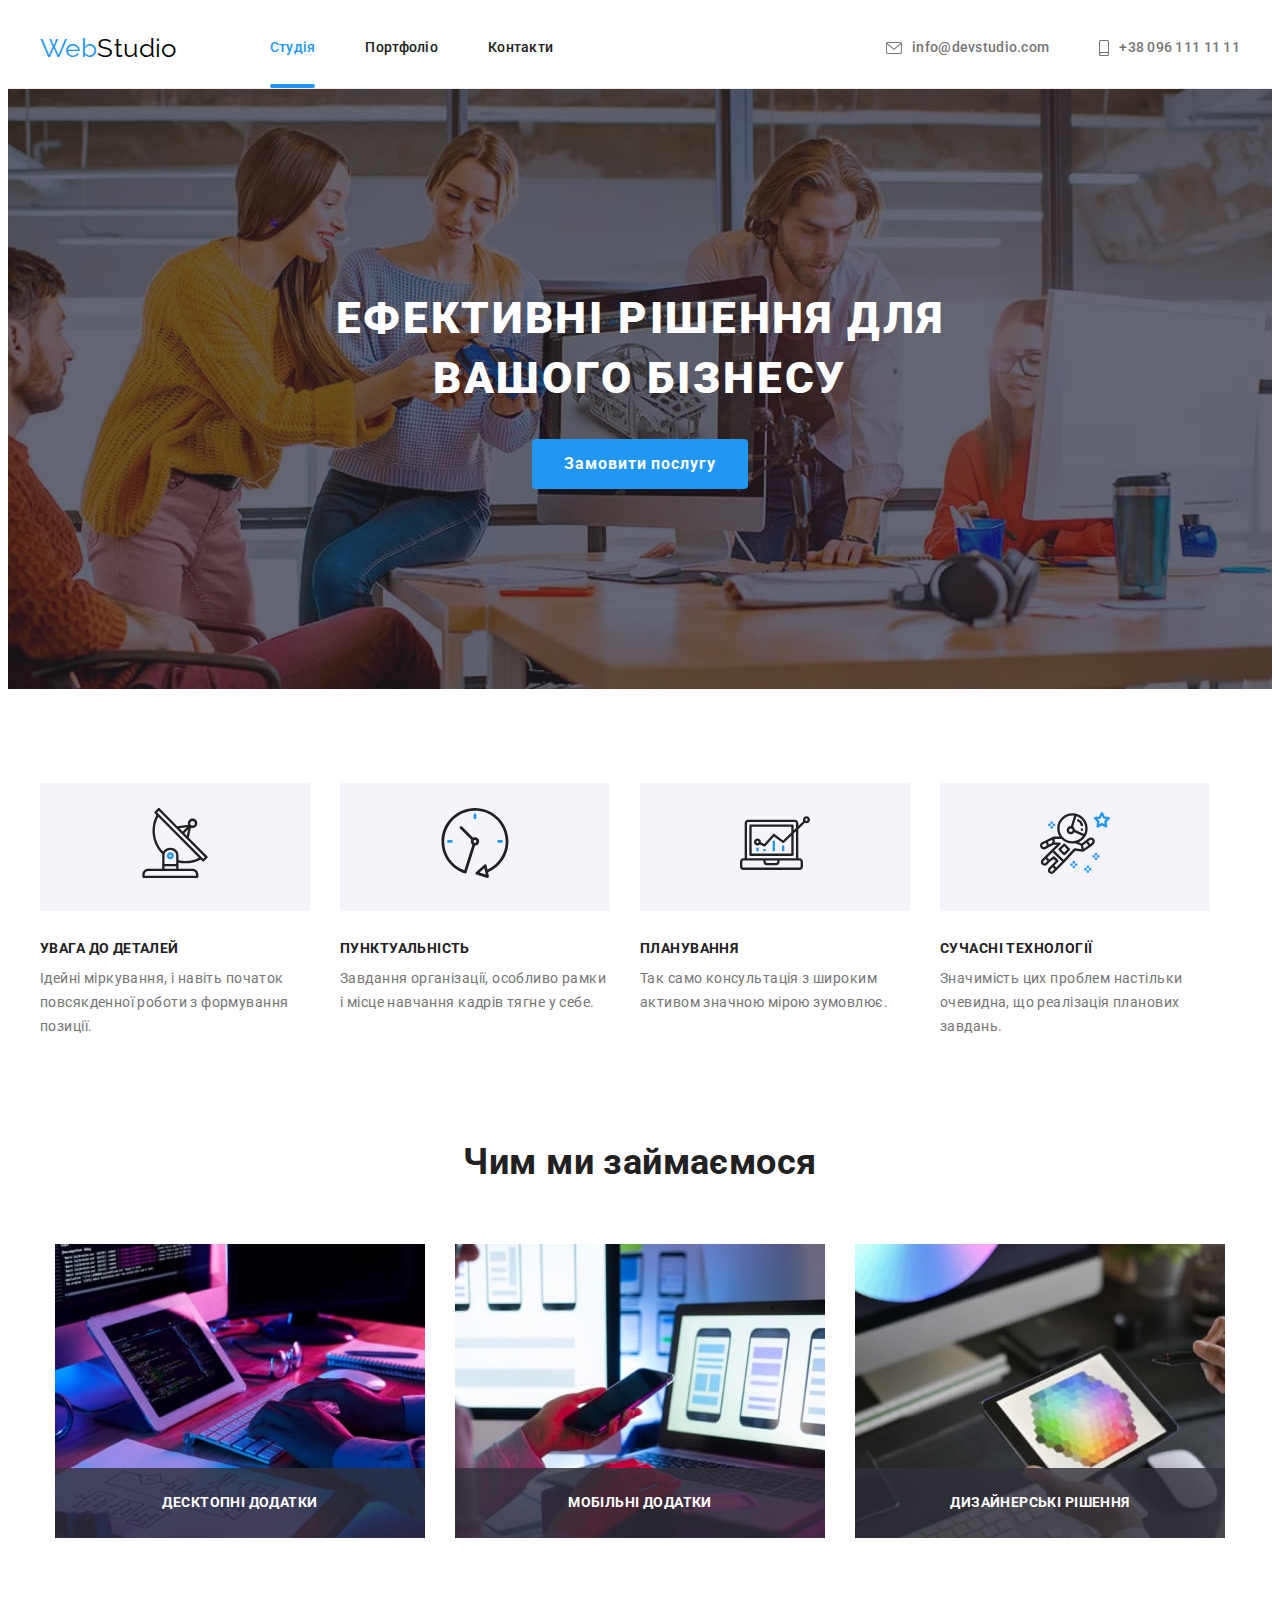
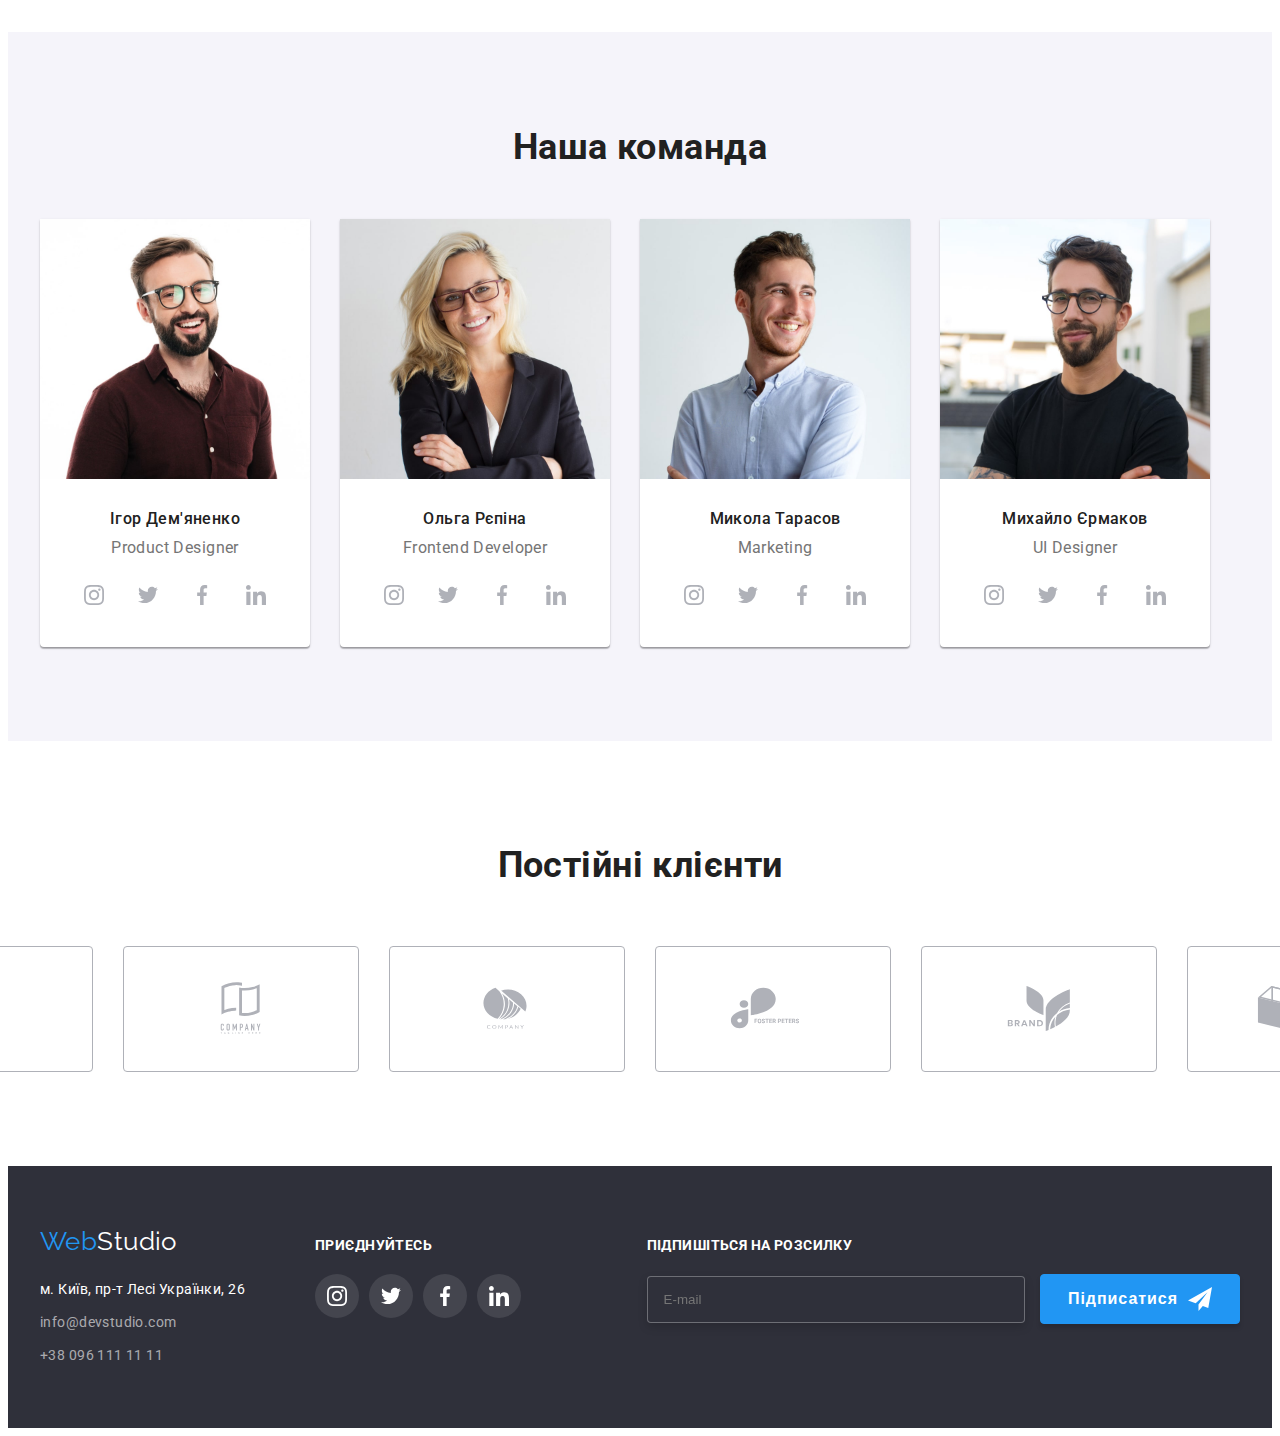
==== commit 4464297b: "оновлення" ====
--- a/index.html
+++ b/index.html
@@ -518,6 +518,7 @@
   </div>
   </div>
   </footer> 
+
   <div  data-modal class="backdrop is-hidden">
     <div  class="modal">
       <button data-modal-close type="button" class="button modal-close">
@@ -525,14 +526,57 @@
           <use href="./images/icons.svg#icon-close"></use>
         </svg>
       </button>
-      <form class="form" name="modal_form" autocomplete="on" novalidate>
+
+      <p class="contact-details-head">Залиште свої дані, ми вам передзвонимо</p>
+      <form class="modal-form" name="modal_form" autocomplete="on" novalidate>
         <!-- <div role="group"></div> -->
         <!-- autofocus autocomplete="off" -->
-        <p class="contact-details-head">Залиште свої дані, ми вам передзвонимо</p>
+        <div class="modal-form-group" role="group">
+
+          <label for="user_name" class="modal-form-label">Ім'я</label>
+          <div class="modal-form-wrapper">
+            <input type="text" class="modal-form-field" name="user_name"  id="user_name" placeholder=" ">
+            <svg class="modal-form-icon" width="18" height="18">
+              <use href="../images/icons.svg#icon-person"></use>
+            </svg> 
+          </div>
+
+          <label for="user_phone" class="modal-form-label">Телефон</label>
+          <div class="modal-form-wrapper">
+            <input type="tel" class="modal-form-field" name="user_phone"  id="user_phone" placeholder=" ">
+            <svg class="modal-form-icon" width="18" height="18">
+              <use href="../images/icons.svg#icon-phone"></use>
+            </svg> 
+          </div>
+
+          <label for="user_email" class="modal-form-label">Пошта</label>
+          <div class="modal-form-wrapper">
+            <input type="email" class="modal-form-field" name="user_email"  id="user_email" placeholder=" ">
+            <svg class="modal-form-icon" width="18" height="18">
+              <use href="../images/icons.svg#icon-email"></use>
+            </svg> 
+          </div>
+
+          <label for="user_comment" class="modal-form-label">Коментар</label>
+          <!-- <div class="modal-form-wrapper"> -->
+          <textarea name="user_comment" class="modal-form-field form-textarea" id="user_comment" rows="8" checked placeholder="Введіть текст"></textarea>
+          <!-- </div> -->
+      </div>
+
+        <!-- <div role="group" class="form-field"> -->
+          <label  class="form-label check ">
+            <input type="checkbox" class="checkbox"  name="agreement" value="agreement">
+            <span  class="checkbox-icon"></span>
+            Погоджуюся з розсилкою та приймаю  
+            <a href="" class="link contract">Умови договору</a>
+          </label>
+        <!-- </div> -->
         
-        <div class="modal-form-group" role="group">
-
-        <div class="form-field">
+        <button type="submit" class="modal-submit button">Відправити</button>
+      </form>
+    </div>
+    </div>
+        <!-- <div class="form-field">
         <label  class="form-label">
           Ім'я
           <input type="text" class="form-input" name="name" placeholder=" ">
@@ -581,10 +625,7 @@
 
         <div class="form-field">
         <button type="submit" class="modal-submit button">Відправити</button>
-      </div>
-      </form>
-    </div>
-  </div>
+      </div>--> 
   <script src="./js/modal.js"></script>
 </body>
 </html>--- a/css/styles.css
+++ b/css/styles.css
@@ -280,6 +280,7 @@
   fill: var(--accent-color);
 }
 .contact-details-head {
+  display: block;
 font-weight: 700;
 font-size: 20px;
 line-height: 1.15;
@@ -289,7 +290,57 @@
 margin-bottom: 12px;
 }
 /* оформлення форми модального вікна*/
-.modal .form {
+
+/* новий код */
+.modal-form-label {
+  font-size: 12px;
+  line-height: 1.71;
+  letter-spacing: 0.01em;
+   margin-bottom: 4px;
+  color: var(--title-text-color);
+}
+.modal-form-wrapper {
+  position: relative;
+  margin-bottom: 10px;
+}
+.modal-form-field {
+width: 100%;
+height: 40px;
+border: 1px solid rgba(33, 33, 33, 0.2);
+border-radius: 4px;
+
+padding-top: 11px;
+padding-right: auto;
+padding-bottom: 11px;
+padding-left: 42px; 
+
+outline: 1px solid transparent;
+outline-offset: -1px;
+transition: outline 250ms var(--timing-function);
+cursor: pointer;
+}
+.modal-form-field:focus {
+outline-color: var(--accent-color);
+}
+.modal-form-icon {
+  position: absolute;
+  top: 50%;
+  left: 10px;
+  transform: translateY(-50%);
+
+  transition: fill 250ms var(--timing-function);
+}
+.modal-form-field:focus + .modal-form-icon {
+fill: var(--accent-color);
+}
+
+.form-textarea {
+  width: 100%;
+  height: ;
+}
+/* новий код */
+
+/* .modal-form {
   width: 448px;
   margin-left: auto;
   margin-right: auto;
@@ -303,15 +354,15 @@
 .form-field.for-comment {
   margin: 0px;
   height: 162px;
-}
- .form-label{
+} */
+/* .form-label{
   font-size: 12px;
   line-height: 1.71;
   letter-spacing: 0.01em;
-  /* margin-bottom: 4px; */
+   margin-bottom: 4px;
   color: var(--title-text-color);
-} 
-.form-input {
+} */
+/* .form-input {
   position: relative;
   border: 1px solid rgba(33, 33, 33, 0.2);
 border-radius: 4px;
@@ -326,14 +377,14 @@
 .form-input:focus,
 .form-input:focus-visible{
   border-color: var(--accent-color);
-}
-
-
-.textarea {
+} */
+
+
+/* .textarea {
   resize: none;
   padding: 12px 16px;
-}
-.icons-of-modal {
+} */
+/* .icons-of-modal {
   pointer-events: none;
   display: inline-block;
   position: absolute;
@@ -341,7 +392,7 @@
   left: 12px;
   transform: translateY(0, -50%);
   transition: transform 250ms cubic-bezier(0.4, 0, 0.2, 1), fill 250ms cubic-bezier(0.4, 0, 0.2, 1);
-}
+} */
 .checkbox {
   position: absolute;
   white-space: nowrap;
@@ -381,7 +432,6 @@
   background-size: contain;
   background-origin: border-box;
 }
-
 .contract {
   text-decoration-line: underline;
   color: var(--accent-color);
@@ -784,7 +834,9 @@
 padding-right: auto;
 padding-bottom: 15px;
 padding-left: 16px;
- margin-right: 12px;
+margin-right: 12px;
+outline: unset;
+color: var(--second-text-color);
 }
 
 .subscribe-button {
@@ -794,7 +846,6 @@
   line-height: 1.88;
   padding-top: 10px;
   padding-bottom: 10px;
-  margin-left: 12px;
   display: inline-flex;
   align-items: center;
   justify-content: center;
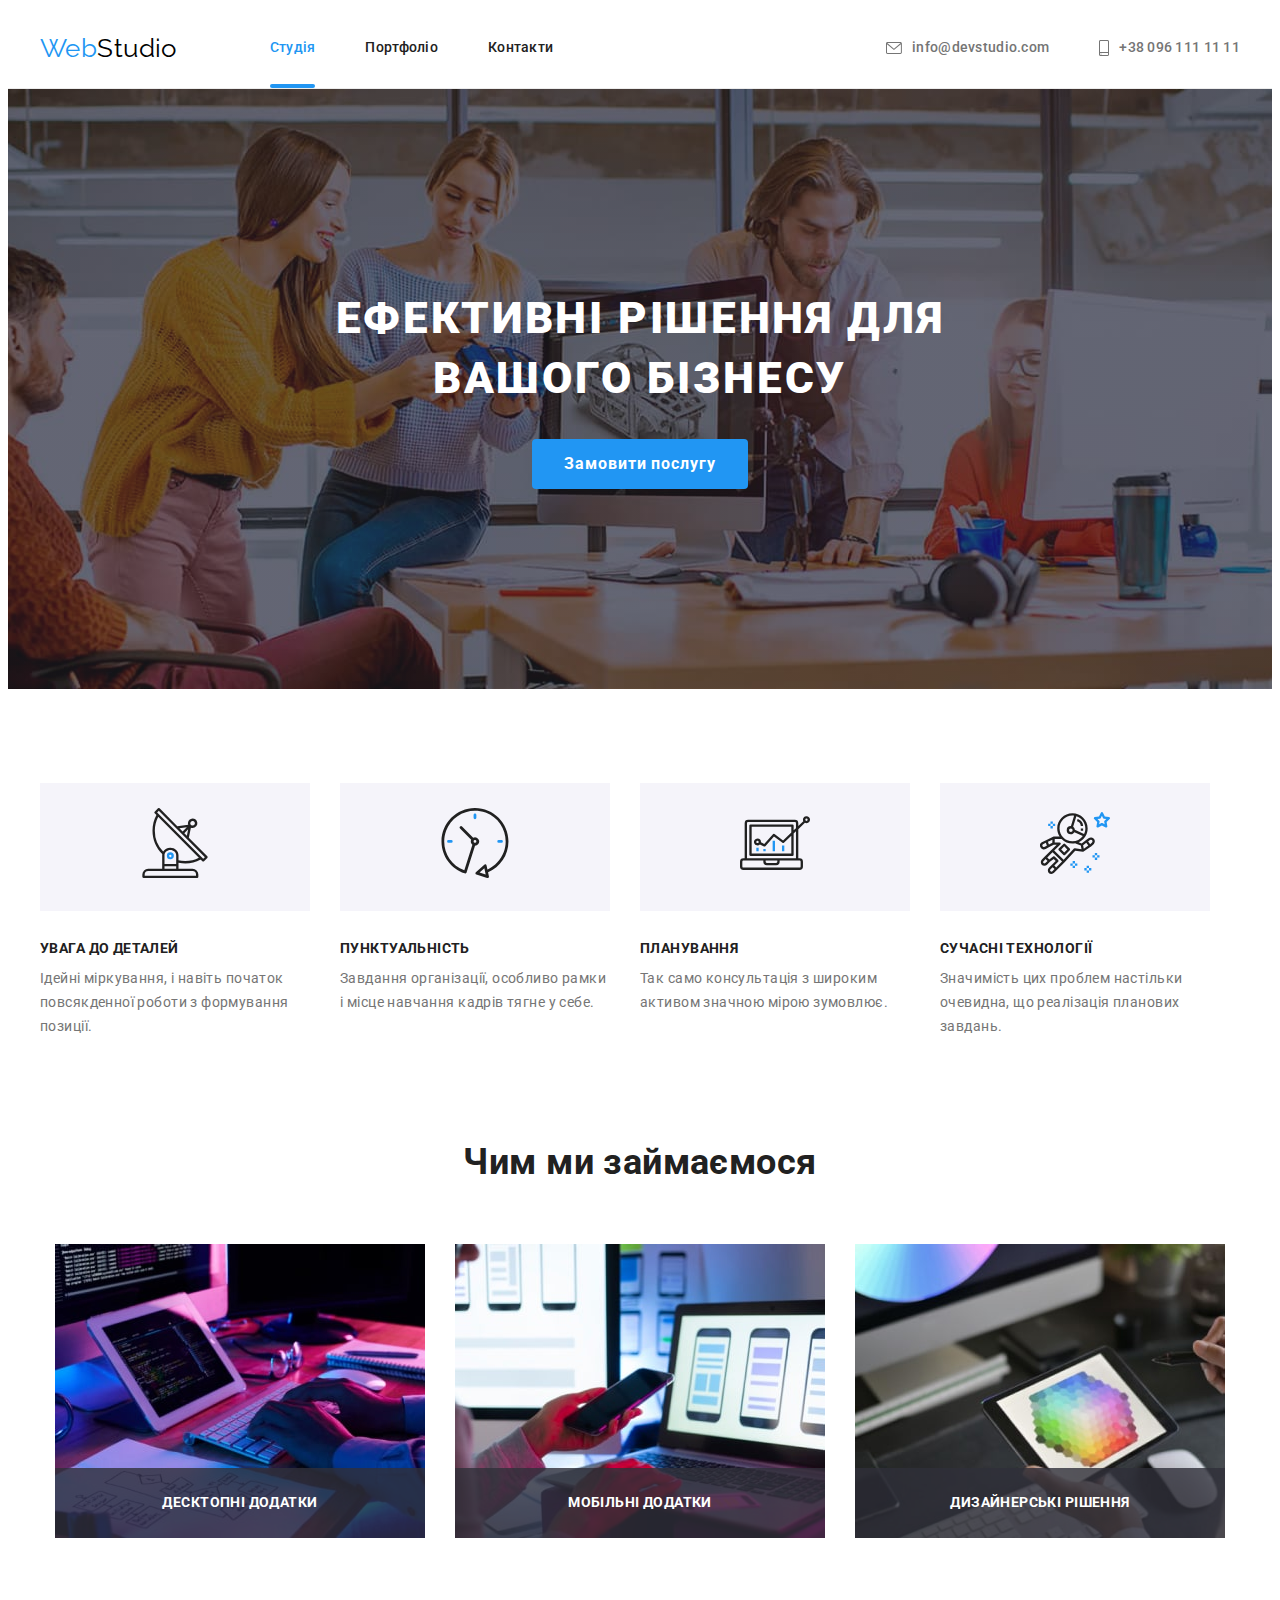
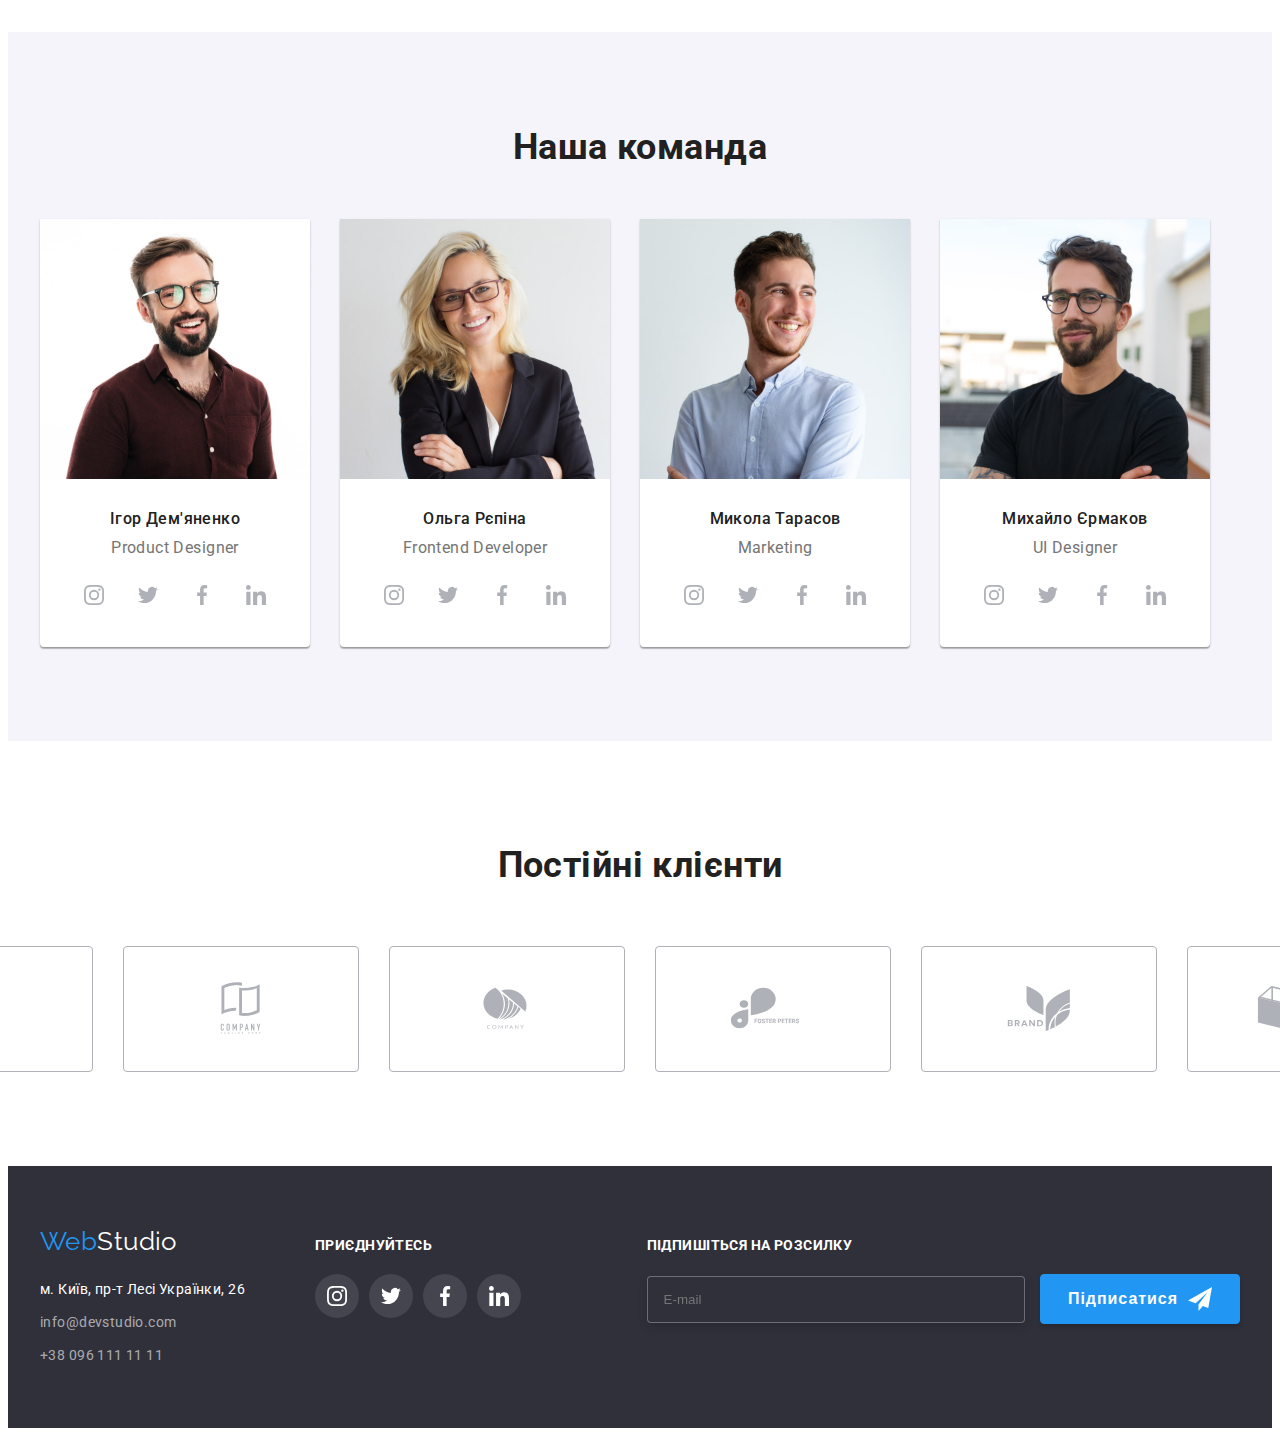
==== commit fc85fadf: "Update index.html" ====
--- a/index.html
+++ b/index.html
@@ -537,7 +537,7 @@
           <div class="modal-form-wrapper">
             <input type="text" class="modal-form-field" name="user_name"  id="user_name" placeholder=" ">
             <svg class="modal-form-icon" width="18" height="18">
-              <use href="../images/icons.svg#icon-person"></use>
+              <use href="../goit-markup-hw-06/images/icons.svg#icon-person"></use>
             </svg> 
           </div>
 
@@ -558,74 +558,20 @@
           </div>
 
           <label for="user_comment" class="modal-form-label">Коментар</label>
-          <!-- <div class="modal-form-wrapper"> -->
           <textarea name="user_comment" class="modal-form-field form-textarea" id="user_comment" rows="8" checked placeholder="Введіть текст"></textarea>
-          <!-- </div> -->
       </div>
 
-        <!-- <div role="group" class="form-field"> -->
-          <label  class="form-label check ">
+          <label  class="modal-form-label check ">
             <input type="checkbox" class="checkbox"  name="agreement" value="agreement">
             <span  class="checkbox-icon"></span>
             Погоджуюся з розсилкою та приймаю  
             <a href="" class="link contract">Умови договору</a>
           </label>
-        <!-- </div> -->
         
         <button type="submit" class="modal-submit button">Відправити</button>
       </form>
     </div>
-    </div>
-        <!-- <div class="form-field">
-        <label  class="form-label">
-          Ім'я
-          <input type="text" class="form-input" name="name" placeholder=" ">
-          <svg class="icons-of-modal" width="18" height="18">
-            <use href="./images/icons.svg#icon-person"></use>
-          </svg>
-        </label>
-        </div>
-
-        <div class="form-field">
-        <label class="form-label">
-          Телефон
-          <input type="tel" class="form-input" name="tel" placeholder=" ">
-          <svg class="icons-of-modal" width="18" height="18">
-            <use href="./images/icons.svg#icon-phone"></use>
-          </svg>
-        </label>
-        </div>
-
-        <div class="form-field">
-        <label class="form-label">
-          Пошта
-          <input type="email" class="form-input" name="email" placeholder=" ">
-          <svg class="icons-of-modal" width="18" height="18">
-            <use href="./images/icons.svg#icon-email"></use>
-          </svg>
-        </label>
-        </div>
-
-        <div class="form-field for-comment">
-        <label class="form-label">
-          Коментар
-          <textarea name="polisy" class="form-input textarea" rows="8" checked placeholder="Введіть текст"></textarea>
-        </label>
-        </div>
-    </div>
-
-        <div class="form-field">
-        <label  class="form-label check ">
-          <input type="checkbox" class="checkbox"  name="agreement" value="agreement">
-          <span  class="checkbox-icon"></span>
-          Погоджуюся з розсилкою та приймаю  
-          <a href="" class="link contract">Умови договору</a>
-        </label>
-      </div>
-
-        <div class="form-field">
-        <button type="submit" class="modal-submit button">Відправити</button>
-      </div>--> 
+    </div> 
   <script src="./js/modal.js"></script>
 </body>
 </html>--- a/css/styles.css
+++ b/css/styles.css
@@ -251,6 +251,8 @@
   min-height: 581px;
   padding: 40px;
 
+  box-shadow: 0px 1px 3px rgba(0, 0, 0, 0.12), 0px 1px 1px rgba(0, 0, 0, 0.14), 0px 2px 1px rgba(0, 0, 0, 0.2);
+  border-radius: 4px;
   background-color: var(--primary-background-color);
   transform: translate(-50%, -50%) scale(1);
   transition: transform 250ms var(--timing-function);
@@ -334,65 +336,13 @@
 fill: var(--accent-color);
 }
 
-.form-textarea {
+.modal-form-field.form-textarea {
+  display: block;
   width: 100%;
-  height: ;
-}
-/* новий код */
-
-/* .modal-form {
-  width: 448px;
-  margin-left: auto;
-  margin-right: auto;
-}
-.modal-form-group .form-field {
-  width: 100%;
-  height: 58px;
-  position: relative;
-  margin-bottom: 10px;
-}
-.form-field.for-comment {
-  margin: 0px;
-  height: 162px;
-} */
-/* .form-label{
-  font-size: 12px;
-  line-height: 1.71;
-  letter-spacing: 0.01em;
-   margin-bottom: 4px;
-  color: var(--title-text-color);
-} */
-/* .form-input {
-  position: relative;
-  border: 1px solid rgba(33, 33, 33, 0.2);
-border-radius: 4px;
-width: 448px;
-padding-top: 11px;
-padding-right: auto;
-padding-bottom: 11px;
-padding-left: 42px; 
-cursor: pointer;
-}
-.form-input:hover,
-.form-input:focus,
-.form-input:focus-visible{
-  border-color: var(--accent-color);
-} */
-
-
-/* .textarea {
+  height: 120px;
   resize: none;
   padding: 12px 16px;
-} */
-/* .icons-of-modal {
-  pointer-events: none;
-  display: inline-block;
-  position: absolute;
-  top: calc(50%);
-  left: 12px;
-  transform: translateY(0, -50%);
-  transition: transform 250ms cubic-bezier(0.4, 0, 0.2, 1), fill 250ms cubic-bezier(0.4, 0, 0.2, 1);
-} */
+}
 .checkbox {
   position: absolute;
   white-space: nowrap;
@@ -405,10 +355,10 @@
   clip-path: inset(50%);
   margin: -1px;
 }
-.check {
+.modal-form-label.check {
   display: flex;
   align-items: center;
-  /* outline: 1px solid tomato; */
+  justify-content: center;
   font-size: 14px;
   letter-spacing: 0.03em;
   margin-top: 20px; 
